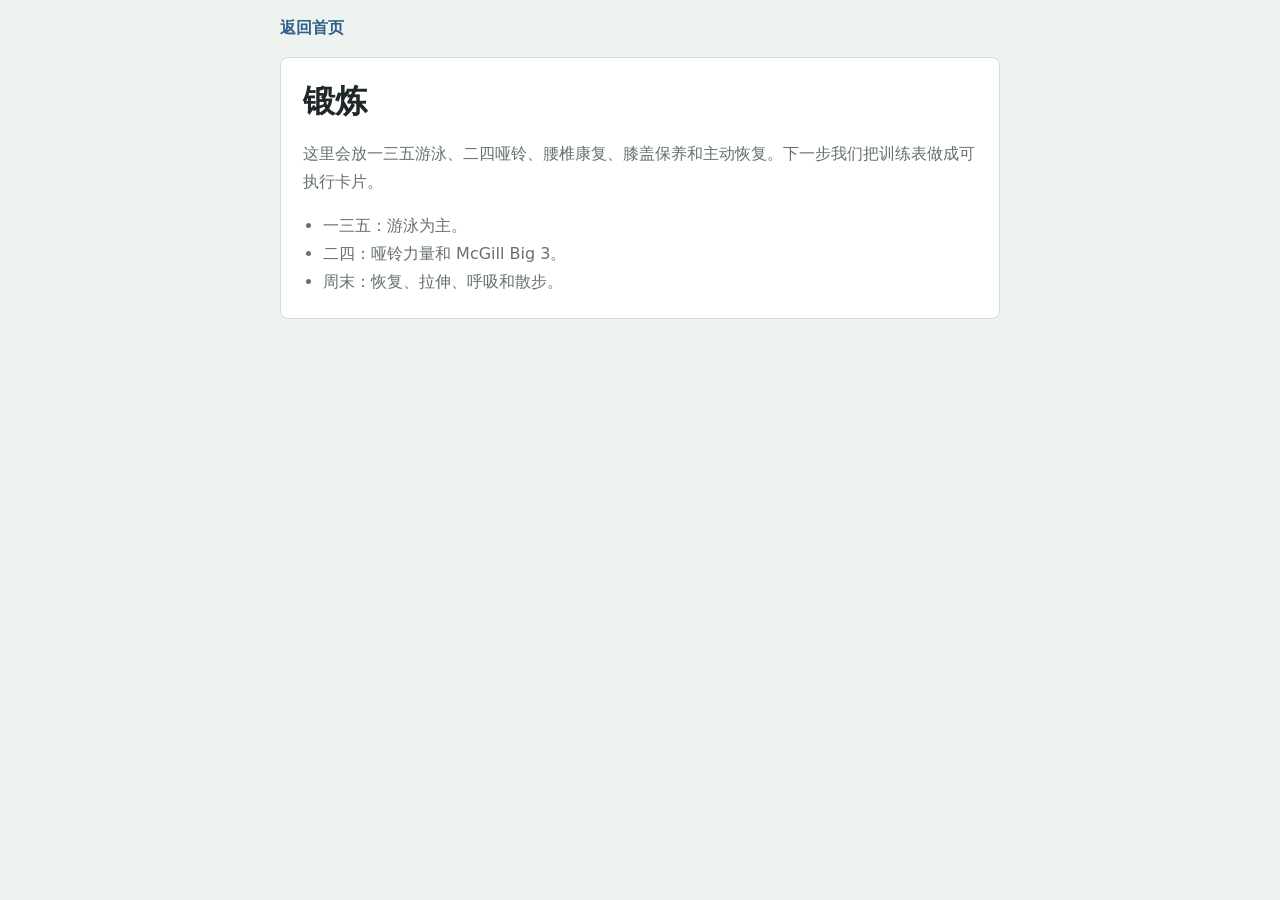
==== 健康的迷思/exercise.html @ 69fe657e "Update health planner" ====
<!doctype html>
<html lang="zh-CN">
  <head>
    <meta charset="UTF-8" />
    <meta name="viewport" content="width=device-width, initial-scale=1.0, viewport-fit=cover" />
    <meta name="theme-color" content="#eef3ef" />
    <title>锻炼计划</title>
    <link rel="manifest" href="./manifest.webmanifest" />
    <link rel="icon" href="./icon.svg" type="image/svg+xml" />
    <style>
      :root {
        color-scheme: light;
        --bg: #eef3ef;
        --panel: #ffffff;
        --ink: #1f2728;
        --muted: #65716f;
        --line: #d3ddd6;
        --blue: #315f8d;
      }

      * {
        box-sizing: border-box;
      }

      body {
        margin: 0;
        min-height: 100vh;
        padding: max(18px, env(safe-area-inset-top)) 18px max(18px, env(safe-area-inset-bottom));
        background: var(--bg);
        color: var(--ink);
        font-family: "Microsoft YaHei", "PingFang SC", system-ui, sans-serif;
      }

      main {
        width: min(720px, 100%);
        margin: 0 auto;
      }

      a {
        color: var(--blue);
        text-decoration: none;
        font-weight: 700;
      }

      .card {
        margin-top: 18px;
        padding: 22px;
        border: 1px solid var(--line);
        border-radius: 8px;
        background: var(--panel);
      }

      h1 {
        margin: 0 0 12px;
        font-size: 32px;
        letter-spacing: 0;
      }

      p,
      li {
        color: var(--muted);
        line-height: 1.75;
      }

      ul {
        margin: 14px 0 0;
        padding-left: 20px;
      }

      @media (max-width: 560px) {
        body {
          padding: max(14px, env(safe-area-inset-top)) 14px max(14px, env(safe-area-inset-bottom));
        }

        .card {
          padding: 18px;
        }

        h1 {
          font-size: 28px;
        }
      }
    </style>
  </head>
  <body>
    <main>
      <a href="./home.html">返回首页</a>
      <section class="card">
        <h1>锻炼</h1>
        <p>这里会放一三五游泳、二四哑铃、腰椎康复、膝盖保养和主动恢复。下一步我们把训练表做成可执行卡片。</p>
        <ul>
          <li>一三五：游泳为主。</li>
          <li>二四：哑铃力量和 McGill Big 3。</li>
          <li>周末：恢复、拉伸、呼吸和散步。</li>
        </ul>
      </section>
    </main>
    <script src="./pwa.js"></script>
  </body>
</html>
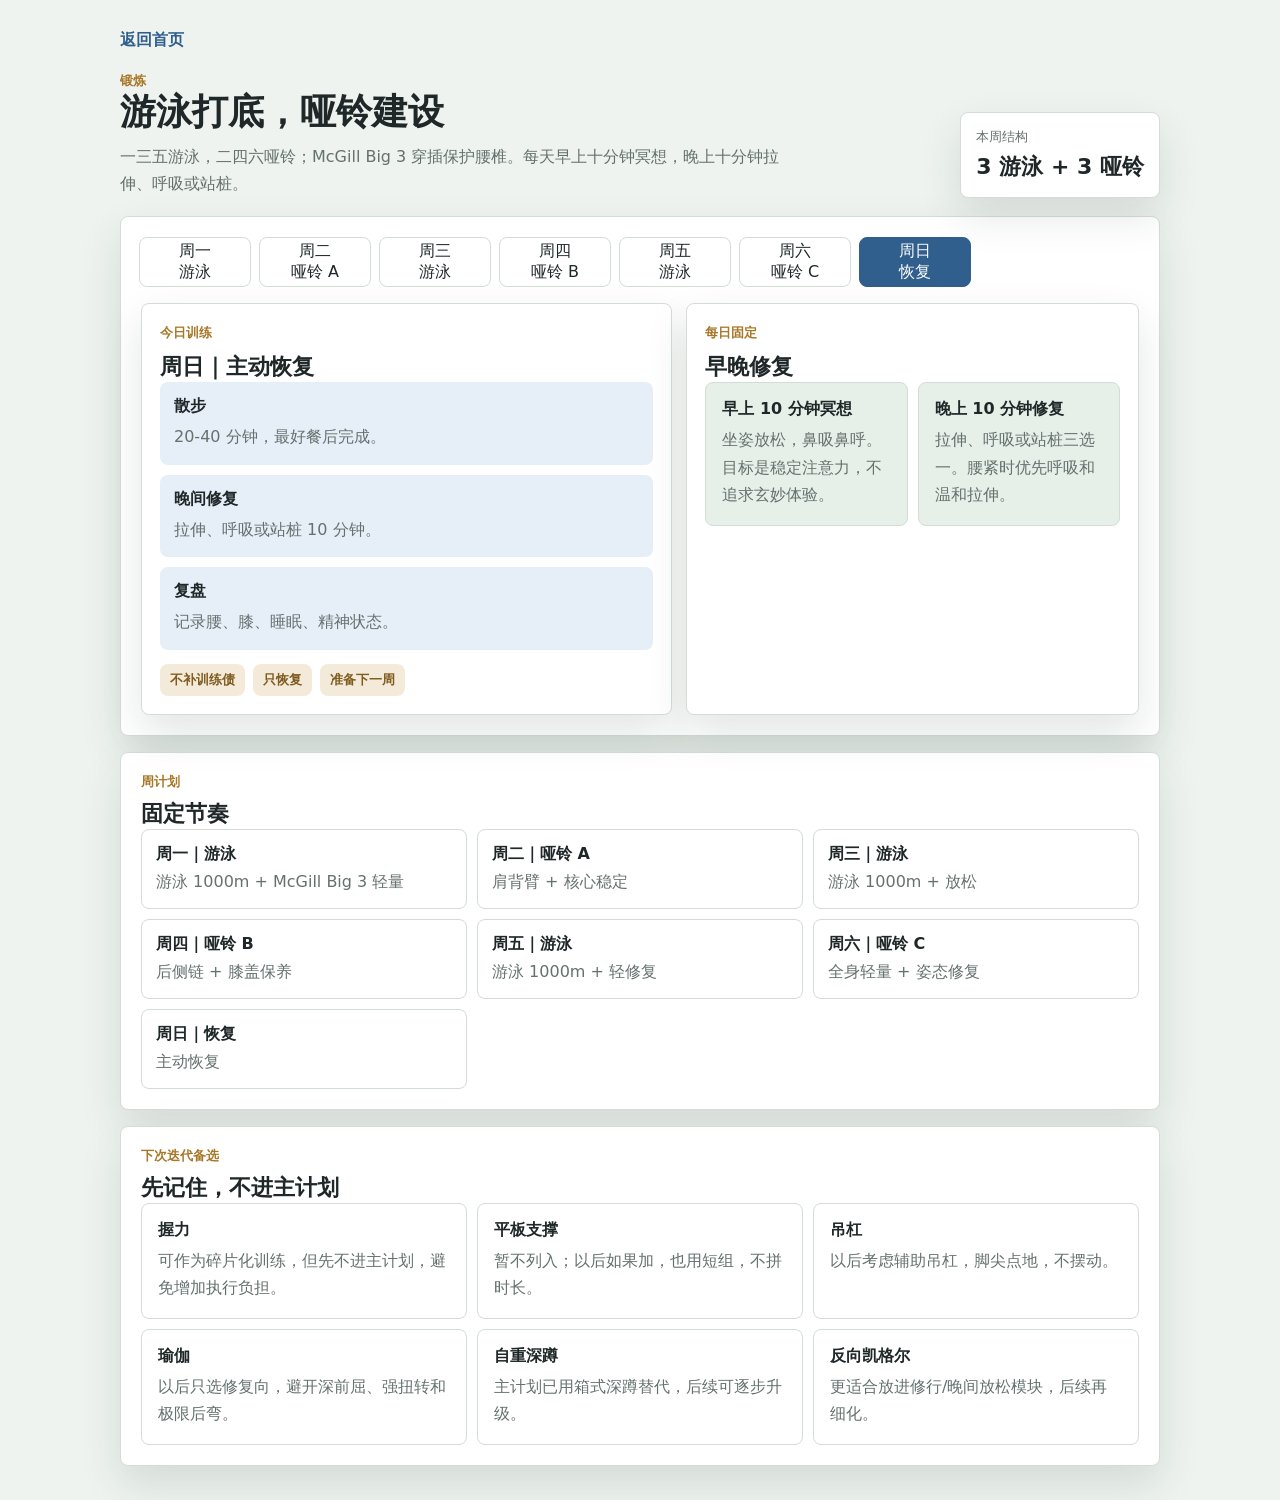
==== commit 7ea87c17: "Add exercise and practice pages" ====
--- a/健康的迷思/exercise.html
+++ b/健康的迷思/exercise.html
@@ -7,6 +7,7 @@
     <title>锻炼计划</title>
     <link rel="manifest" href="./manifest.webmanifest" />
     <link rel="icon" href="./icon.svg" type="image/svg+xml" />
+    <link rel="apple-touch-icon" href="./icon.svg" />
     <style>
       :root {
         color-scheme: light;
@@ -16,10 +17,20 @@
         --muted: #65716f;
         --line: #d3ddd6;
         --blue: #315f8d;
+        --green: #2f6f5e;
+        --gold: #a87828;
+        --soft-blue: #e6eef7;
+        --soft-green: #e6f0e8;
+        --soft-gold: #f4ead9;
+        --shadow: 0 18px 42px rgba(28, 48, 43, 0.12);
       }
 
       * {
         box-sizing: border-box;
+      }
+
+      html {
+        -webkit-text-size-adjust: 100%;
       }
 
       body {
@@ -32,7 +43,7 @@
       }
 
       main {
-        width: min(720px, 100%);
+        width: min(1040px, 100%);
         margin: 0 auto;
       }
 
@@ -40,61 +51,490 @@
         color: var(--blue);
         text-decoration: none;
         font-weight: 700;
-      }
-
-      .card {
-        margin-top: 18px;
-        padding: 22px;
+        -webkit-tap-highlight-color: transparent;
+      }
+
+      .top-link {
+        display: inline-flex;
+        align-items: center;
+        min-height: 44px;
+      }
+
+      .hero {
+        display: grid;
+        grid-template-columns: minmax(0, 1fr) auto;
+        gap: 16px;
+        align-items: end;
+        padding: 8px 0 18px;
+      }
+
+      .eyebrow {
+        margin: 0 0 8px;
+        color: var(--gold);
+        font-size: 13px;
+        font-weight: 700;
+      }
+
+      h1,
+      h2,
+      h3,
+      p {
+        margin-top: 0;
+      }
+
+      h1 {
+        margin-bottom: 10px;
+        font-size: 36px;
+        line-height: 1.12;
+        letter-spacing: 0;
+      }
+
+      h2 {
+        margin-bottom: 0;
+        font-size: 22px;
+        letter-spacing: 0;
+      }
+
+      h3 {
+        margin-bottom: 8px;
+        font-size: 17px;
+        letter-spacing: 0;
+      }
+
+      p,
+      li {
+        color: var(--muted);
+        line-height: 1.72;
+      }
+
+      .hero p {
+        max-width: 680px;
+        margin-bottom: 0;
+      }
+
+      .week-chip {
+        min-width: 170px;
+        padding: 15px;
         border: 1px solid var(--line);
         border-radius: 8px;
         background: var(--panel);
-      }
-
-      h1 {
-        margin: 0 0 12px;
-        font-size: 32px;
-        letter-spacing: 0;
-      }
-
-      p,
-      li {
+        box-shadow: var(--shadow);
+      }
+
+      .week-chip span,
+      .week-chip strong {
+        display: block;
+      }
+
+      .week-chip span {
         color: var(--muted);
-        line-height: 1.75;
-      }
-
-      ul {
-        margin: 14px 0 0;
-        padding-left: 20px;
+        font-size: 13px;
+      }
+
+      .week-chip strong {
+        margin-top: 6px;
+        font-size: 22px;
+      }
+
+      .panel,
+      .day-card,
+      .habit-card,
+      .option-card {
+        border: 1px solid var(--line);
+        border-radius: 8px;
+        background: var(--panel);
+        box-shadow: var(--shadow);
+      }
+
+      .panel {
+        padding: 20px;
+        margin-bottom: 16px;
+      }
+
+      .day-tabs {
+        display: flex;
+        flex-wrap: nowrap;
+        gap: 8px;
+        margin: 0 -2px 16px;
+        overflow-x: auto;
+        scrollbar-width: none;
+      }
+
+      .day-tabs::-webkit-scrollbar {
+        display: none;
+      }
+
+      .day-tab {
+        flex: 0 0 112px;
+        min-height: 50px;
+        border: 1px solid var(--line);
+        border-radius: 8px;
+        background: var(--panel);
+        color: var(--ink);
+        font: inherit;
+        cursor: pointer;
+        -webkit-tap-highlight-color: transparent;
+        touch-action: manipulation;
+      }
+
+      .day-tab.is-active {
+        border-color: var(--blue);
+        background: var(--blue);
+        color: white;
+      }
+
+      .today-grid {
+        display: grid;
+        grid-template-columns: minmax(0, 1.08fr) minmax(320px, 0.92fr);
+        gap: 14px;
+      }
+
+      .day-card {
+        padding: 18px;
+      }
+
+      .training-list,
+      .habit-grid,
+      .option-grid {
+        display: grid;
+        gap: 10px;
+      }
+
+      .training-item {
+        padding: 14px;
+        border-radius: 8px;
+        background: var(--soft-blue);
+      }
+
+      .training-item strong,
+      .habit-card strong,
+      .option-card strong {
+        display: block;
+        margin-bottom: 6px;
+      }
+
+      .training-item p,
+      .habit-card p,
+      .option-card p {
+        margin-bottom: 0;
+      }
+
+      .habit-grid {
+        grid-template-columns: repeat(2, minmax(0, 1fr));
+      }
+
+      .habit-card,
+      .option-card {
+        padding: 16px;
+      }
+
+      .habit-card {
+        background: var(--soft-green);
+        box-shadow: none;
+      }
+
+      .tag-row {
+        display: flex;
+        flex-wrap: wrap;
+        gap: 8px;
+        margin-top: 14px;
+      }
+
+      .tag {
+        padding: 7px 10px;
+        border-radius: 8px;
+        background: var(--soft-gold);
+        color: #7f5c20;
+        font-size: 13px;
+        font-weight: 700;
+      }
+
+      .week-grid {
+        display: grid;
+        grid-template-columns: repeat(3, minmax(0, 1fr));
+        gap: 10px;
+      }
+
+      .mini-day {
+        padding: 14px;
+        border: 1px solid var(--line);
+        border-radius: 8px;
+        background: #fff;
+      }
+
+      .mini-day strong,
+      .mini-day span {
+        display: block;
+      }
+
+      .mini-day span {
+        margin-top: 5px;
+        color: var(--muted);
+        line-height: 1.5;
+      }
+
+      .option-grid {
+        grid-template-columns: repeat(3, minmax(0, 1fr));
+      }
+
+      .option-card {
+        box-shadow: none;
+      }
+
+      @media (max-width: 880px) {
+        .hero,
+        .today-grid,
+        .habit-grid,
+        .week-grid,
+        .option-grid {
+          grid-template-columns: 1fr;
+        }
+
+        .week-chip {
+          min-width: 0;
+        }
       }
 
       @media (max-width: 560px) {
         body {
           padding: max(14px, env(safe-area-inset-top)) 14px max(14px, env(safe-area-inset-bottom));
-        }
-
-        .card {
-          padding: 18px;
+          background: var(--panel);
+        }
+
+        .hero {
+          padding-top: 4px;
         }
 
         h1 {
-          font-size: 28px;
+          font-size: 30px;
+        }
+
+        h2 {
+          font-size: 20px;
+        }
+
+        .panel,
+        .day-card {
+          padding: 16px;
+          box-shadow: none;
+        }
+
+        .day-tabs {
+          margin-right: -14px;
+          margin-left: -14px;
+          padding: 0 14px 4px;
+        }
+
+        .day-tab {
+          flex-basis: 104px;
+          min-height: 48px;
+        }
+
+        .training-item,
+        .habit-card,
+        .option-card,
+        .mini-day {
+          padding: 13px;
+        }
+
+        p,
+        li {
+          font-size: 15px;
+          line-height: 1.65;
         }
       }
     </style>
   </head>
   <body>
     <main>
-      <a href="./home.html">返回首页</a>
-      <section class="card">
-        <h1>锻炼</h1>
-        <p>这里会放一三五游泳、二四哑铃、腰椎康复、膝盖保养和主动恢复。下一步我们把训练表做成可执行卡片。</p>
-        <ul>
-          <li>一三五：游泳为主。</li>
-          <li>二四：哑铃力量和 McGill Big 3。</li>
-          <li>周末：恢复、拉伸、呼吸和散步。</li>
-        </ul>
+      <a class="top-link" href="./home.html">返回首页</a>
+
+      <header class="hero">
+        <div>
+          <p class="eyebrow">锻炼</p>
+          <h1>游泳打底，哑铃建设</h1>
+          <p>一三五游泳，二四六哑铃；McGill Big 3 穿插保护腰椎。每天早上十分钟冥想，晚上十分钟拉伸、呼吸或站桩。</p>
+        </div>
+        <aside class="week-chip" aria-label="周训练结构">
+          <span>本周结构</span>
+          <strong>3 游泳 + 3 哑铃</strong>
+        </aside>
+      </header>
+
+      <section class="panel">
+        <nav class="day-tabs" id="dayTabs" aria-label="每日锻炼"></nav>
+        <div class="today-grid">
+          <article class="day-card">
+            <p class="eyebrow">今日训练</p>
+            <h2 id="dayTitle"></h2>
+            <div class="training-list" id="trainingList"></div>
+            <div class="tag-row" id="guardrails"></div>
+          </article>
+
+          <article class="day-card">
+            <p class="eyebrow">每日固定</p>
+            <h2>早晚修复</h2>
+            <div class="habit-grid">
+              <article class="habit-card">
+                <strong>早上 10 分钟冥想</strong>
+                <p>坐姿放松，鼻吸鼻呼。目标是稳定注意力，不追求玄妙体验。</p>
+              </article>
+              <article class="habit-card">
+                <strong>晚上 10 分钟修复</strong>
+                <p>拉伸、呼吸或站桩三选一。腰紧时优先呼吸和温和拉伸。</p>
+              </article>
+            </div>
+          </article>
+        </div>
+      </section>
+
+      <section class="panel">
+        <div class="eyebrow">周计划</div>
+        <h2>固定节奏</h2>
+        <div class="week-grid" id="weekGrid"></div>
+      </section>
+
+      <section class="panel">
+        <div class="eyebrow">下次迭代备选</div>
+        <h2>先记住，不进主计划</h2>
+        <div class="option-grid" id="optionGrid"></div>
       </section>
     </main>
+
     <script src="./pwa.js"></script>
+    <script>
+      const weekPlan = [
+        {
+          day: "周一",
+          type: "游泳",
+          title: "游泳 1000m + McGill Big 3 轻量",
+          items: [
+            ["游泳", "1000m，优先自由泳/仰泳。保持脊柱中立，不追求冲刺。"],
+            ["McGill Big 3", "晚间轻量：改良卷腹、侧桥、鸟狗各 2 组。"]
+          ],
+          guardrails: ["不憋气", "不冲刺", "腰腿放射痛即停"]
+        },
+        {
+          day: "周二",
+          type: "哑铃 A",
+          title: "肩背臂 + 核心稳定",
+          items: [
+            ["McGill Big 3", "训练前 8-10 分钟，短组高质量。"],
+            ["哑铃划船", "单臂扶凳划船 3 组，每侧 10-12 次。"],
+            ["地板卧推", "3 组 8-12 次，避免腰部反弓。"],
+            ["侧平举 + 后束", "各 2 组 12-15 次，轻重量控制。"]
+          ],
+          guardrails: ["RPE 6-7", "不做重过头推举", "不憋气"]
+        },
+        {
+          day: "周三",
+          type: "游泳",
+          title: "游泳 1000m + 放松",
+          items: [
+            ["游泳", "1000m，节奏稳定。腰或膝不舒服时减少蛙泳。"],
+            ["晚间修复", "10 分钟腹式呼吸或站桩，不加额外力量。"]
+          ],
+          guardrails: ["稳定心肺", "减少蛙泳", "睡前降噪"]
+        },
+        {
+          day: "周四",
+          type: "哑铃 B",
+          title: "后侧链 + 膝盖保养",
+          items: [
+            ["McGill Big 3", "训练前 1-2 轮，作为腰椎稳定热身。"],
+            ["臀桥/臀推", "3 组 10-15 次，臀部发力，腰不代偿。"],
+            ["箱式深蹲", "3 组 8-10 次，不蹲到底。"],
+            ["提踵 + 台阶上步", "各 2-3 组，动作慢，膝盖脚尖同向。"]
+          ],
+          guardrails: ["脊柱中立", "疼痛降级", "不追重量"]
+        },
+        {
+          day: "周五",
+          type: "游泳",
+          title: "游泳 1000m + 轻修复",
+          items: [
+            ["游泳", "1000m，作为一周主要心肺训练收尾。"],
+            ["McGill Big 3", "如果腰部状态好，晚间轻量 1-2 轮；累就只做呼吸。"]
+          ],
+          guardrails: ["不过量", "动作干净", "累了就减"]
+        },
+        {
+          day: "周六",
+          type: "哑铃 C",
+          title: "全身轻量 + 姿态修复",
+          items: [
+            ["McGill Big 3", "训练前轻量激活。"],
+            ["哑铃全身循环", "划船、地板卧推、臀桥、箱式深蹲各 2 组。"],
+            ["扩胸/肩胛后缩", "2-3 组 12-15 次，抵消久坐姿态。"]
+          ],
+          guardrails: ["轻量", "不练到力竭", "给周日留恢复"]
+        },
+        {
+          day: "周日",
+          type: "恢复",
+          title: "主动恢复",
+          items: [
+            ["散步", "20-40 分钟，最好餐后完成。"],
+            ["晚间修复", "拉伸、呼吸或站桩 10 分钟。"],
+            ["复盘", "记录腰、膝、睡眠、精神状态。"]
+          ],
+          guardrails: ["不补训练债", "只恢复", "准备下一周"]
+        }
+      ];
+
+      const options = [
+        ["握力", "可作为碎片化训练，但先不进主计划，避免增加执行负担。"],
+        ["平板支撑", "暂不列入；以后如果加，也用短组，不拼时长。"],
+        ["吊杠", "以后考虑辅助吊杠，脚尖点地，不摆动。"],
+        ["瑜伽", "以后只选修复向，避开深前屈、强扭转和极限后弯。"],
+        ["自重深蹲", "主计划已用箱式深蹲替代，后续可逐步升级。"],
+        ["反向凯格尔", "更适合放进修行/晚间放松模块，后续再细化。"]
+      ];
+
+      let selectedDay = new Date().getDay();
+      selectedDay = selectedDay === 0 ? 6 : selectedDay - 1;
+
+      function renderTabs() {
+        document.getElementById("dayTabs").innerHTML = weekPlan
+          .map((day, index) => `<button class="day-tab ${index === selectedDay ? "is-active" : ""}" data-day="${index}">${day.day}<br>${day.type}</button>`)
+          .join("");
+      }
+
+      function renderToday() {
+        const plan = weekPlan[selectedDay];
+        document.getElementById("dayTitle").textContent = `${plan.day}｜${plan.title}`;
+        document.getElementById("trainingList").innerHTML = plan.items
+          .map(([name, detail]) => `<article class="training-item"><strong>${name}</strong><p>${detail}</p></article>`)
+          .join("");
+        document.getElementById("guardrails").innerHTML = plan.guardrails
+          .map((item) => `<span class="tag">${item}</span>`)
+          .join("");
+      }
+
+      function renderWeek() {
+        document.getElementById("weekGrid").innerHTML = weekPlan
+          .map((day) => `<article class="mini-day"><strong>${day.day}｜${day.type}</strong><span>${day.title}</span></article>`)
+          .join("");
+      }
+
+      function renderOptions() {
+        document.getElementById("optionGrid").innerHTML = options
+          .map(([name, detail]) => `<article class="option-card"><strong>${name}</strong><p>${detail}</p></article>`)
+          .join("");
+      }
+
+      document.addEventListener("click", (event) => {
+        const button = event.target.closest(".day-tab");
+        if (!button) return;
+        selectedDay = Number(button.dataset.day);
+        renderTabs();
+        renderToday();
+      });
+
+      renderTabs();
+      renderToday();
+      renderWeek();
+      renderOptions();
+    </script>
   </body>
 </html>
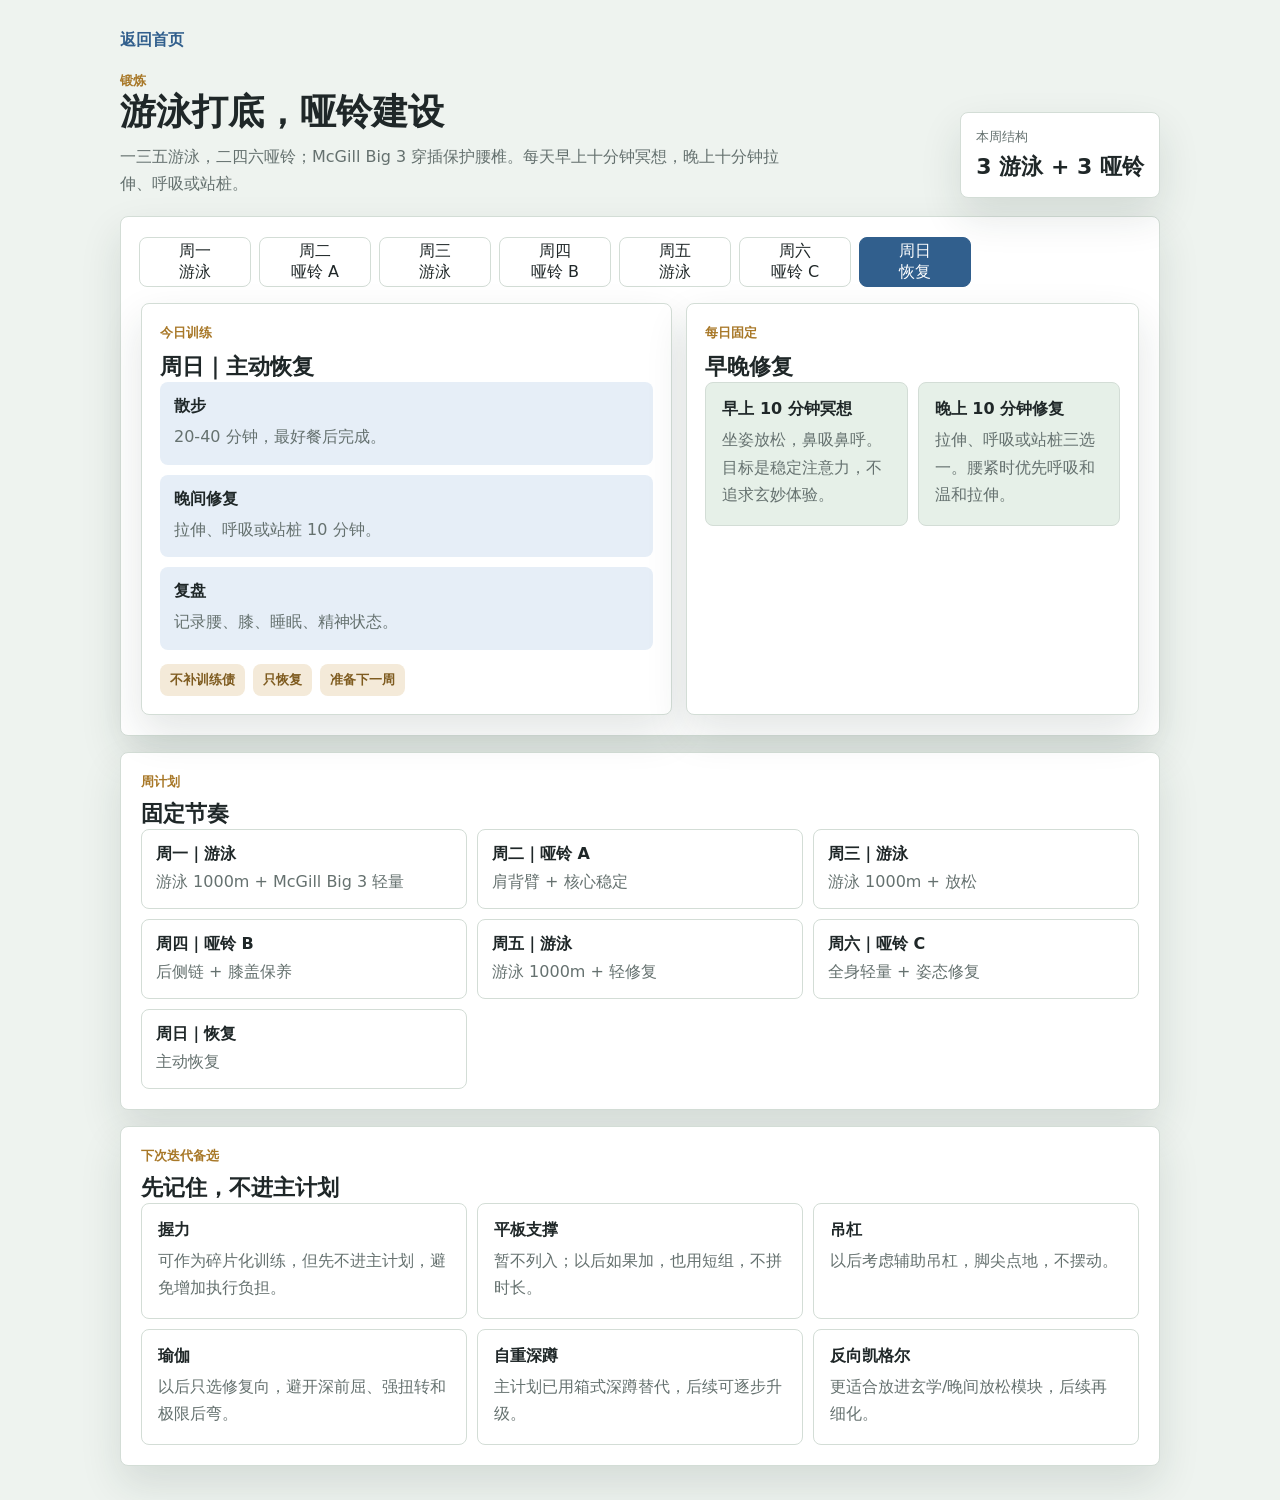
==== commit b04e13b1: "Rename practice section to metaphysics" ====
--- a/健康的迷思/exercise.html
+++ b/健康的迷思/exercise.html
@@ -420,9 +420,9 @@
           title: "肩背臂 + 核心稳定",
           items: [
             ["McGill Big 3", "训练前 8-10 分钟，短组高质量。"],
-            ["哑铃划船", "单臂扶凳划船 3 组，每侧 10-12 次。"],
-            ["地板卧推", "3 组 8-12 次，避免腰部反弓。"],
-            ["侧平举 + 后束", "各 2 组 12-15 次，轻重量控制。"]
+            ["哑铃项目 A：上肢推拉", "单臂扶凳划船 3 组，每侧 10-12 次；哑铃地板卧推 3 组 8-12 次。"],
+            ["哑铃肩背补充", "侧平举、俯身后束飞鸟各 2 组 12-15 次，轻重量慢控制。"],
+            ["收尾", "肩胛后缩或弹力带拉开 2 组，作为姿态修复。"]
           ],
           guardrails: ["RPE 6-7", "不做重过头推举", "不憋气"]
         },
@@ -442,9 +442,9 @@
           title: "后侧链 + 膝盖保养",
           items: [
             ["McGill Big 3", "训练前 1-2 轮，作为腰椎稳定热身。"],
-            ["臀桥/臀推", "3 组 10-15 次，臀部发力，腰不代偿。"],
-            ["箱式深蹲", "3 组 8-10 次，不蹲到底。"],
-            ["提踵 + 台阶上步", "各 2-3 组，动作慢，膝盖脚尖同向。"]
+            ["哑铃项目 B：下肢抗阻", "哑铃罗马尼亚硬拉 3 组 8-10 次；哑铃杯式箱式深蹲 3 组 8-10 次。"],
+            ["哑铃臀腿补充", "哑铃臀桥 3 组 10-15 次；哑铃台阶上步每侧 2 组 8-10 次。"],
+            ["小腿与膝盖", "手持轻哑铃提踵 2-3 组，动作慢，膝盖脚尖同向。"]
           ],
           guardrails: ["脊柱中立", "疼痛降级", "不追重量"]
         },
@@ -464,7 +464,8 @@
           title: "全身轻量 + 姿态修复",
           items: [
             ["McGill Big 3", "训练前轻量激活。"],
-            ["哑铃全身循环", "划船、地板卧推、臀桥、箱式深蹲各 2 组。"],
+            ["哑铃项目 C：全身循环", "单臂划船、地板卧推、罗马尼亚硬拉、杯式箱式深蹲各 2 组，每组保留 2-3 次余力。"],
+            ["哑铃姿态修复", "轻哑铃侧平举、俯身后束飞鸟各 2 组 12-15 次。"],
             ["扩胸/肩胛后缩", "2-3 组 12-15 次，抵消久坐姿态。"]
           ],
           guardrails: ["轻量", "不练到力竭", "给周日留恢复"]
@@ -488,7 +489,7 @@
         ["吊杠", "以后考虑辅助吊杠，脚尖点地，不摆动。"],
         ["瑜伽", "以后只选修复向，避开深前屈、强扭转和极限后弯。"],
         ["自重深蹲", "主计划已用箱式深蹲替代，后续可逐步升级。"],
-        ["反向凯格尔", "更适合放进修行/晚间放松模块，后续再细化。"]
+        ["反向凯格尔", "更适合放进玄学/晚间放松模块，后续再细化。"]
       ];
 
       let selectedDay = new Date().getDay();
